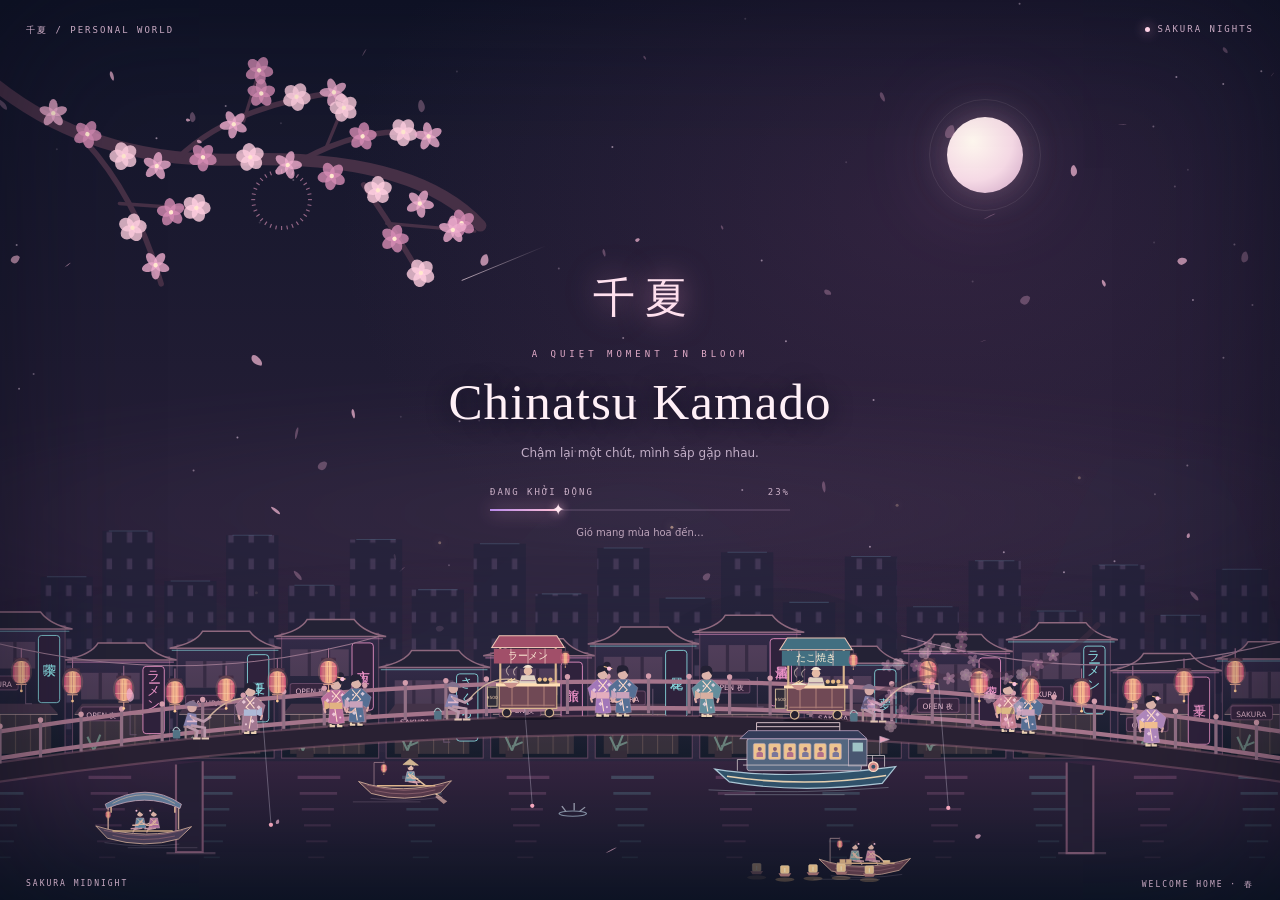
==== assets/loading/sakura-loader.html @ 62d01450 "Replace Cyber City loader with Sakura Midnight" ====
<!doctype html>
<html lang="vi">
<head>
<meta charset="utf-8">
<meta name="viewport" content="width=device-width,initial-scale=1,viewport-fit=cover">
<meta name="theme-color" content="#0d1021">
<title>Sakura Midnight</title>
<style>

*{box-sizing:border-box}body{margin:0;background:#0d0c14;color:#f8eaf2;font:14px/1.5 system-ui,sans-serif}header,main{max-width:1400px;margin:auto;padding:24px 30px}header{display:flex;justify-content:space-between;align-items:center;gap:20px}h1{font:30px Georgia,serif;margin:6px 0}header p,.note{font-size:12px;color:#ab94aa;margin:0}.eyebrow{font:10px monospace;letter-spacing:3px;color:#dc9fba}.tools{display:flex;gap:8px;flex-wrap:wrap}button{font:12px system-ui;color:#f8e3ef;border:1px solid #65495c;background:#241b2a;padding:11px 15px;border-radius:9px;cursor:pointer}button:hover,button[aria-pressed=true]{background:#493047}button:focus-visible{outline:2px solid #ffcee5;outline-offset:4px}main{padding-top:0}.viewport{position:relative;width:100%;height: min(72vh,760px);min-height:480px;overflow:hidden;border:1px solid #513849;border-radius:20px;margin:auto;transition:width .5s,height .5s;background:#0d1021}.viewport.mobile{width:min(100%,390px);height:690px}.scene{position:absolute;inset:0;overflow:hidden;background:radial-gradient(ellipse at 73% 24%,#5d355d55,transparent 45%),linear-gradient(#111529,#292039 65%,#141527);isolation:isolate}.scene:after{content:'';position:absolute;inset:0;box-shadow:inset 0 0 140px #08091888;pointer-events:none;z-index:7}canvas{position:absolute;inset:0;width:100%;height:100%;pointer-events:none}#back{z-index:1}#front{z-index:6}.moon{position:absolute;top:13%;left:74%;width:76px;aspect-ratio:1;border-radius:50%;background:radial-gradient(circle at 34% 32%,#fff8ef,#f5d9e5 55%,#cca1c2);box-shadow:0 0 35px #ffd1e444,0 0 100px #e8a1d733;animation:moon 8s ease-in-out infinite alternate}.moon:after{content:'';position:absolute;inset:-18px;border:1px solid #f3d5e316;border-radius:50%}.mist{position:absolute;width:150%;height:32%;left:-25%;bottom:5%;background:radial-gradient(ellipse,#bd8eb526,transparent 65%);filter:blur(24px);animation:mist 16s ease-in-out infinite alternate;z-index:2}.mist.two{bottom:27%;animation-delay:-8s;opacity:.6}.hills{position:absolute;bottom:12%;width:100%;height:37%;opacity:.6}.water{position:absolute;bottom:0;height:19%;width:100%;background:linear-gradient(#ad7ca411,#0b1129);border-top:1px solid #ebafd91a}.water:before{content:'';position:absolute;left:70%;top:0;width:17%;height:85%;background:repeating-linear-gradient(0deg,transparent 0 9px,#eac7db30 10px 11px,transparent 12px 18px);mask-image:radial-gradient(ellipse at top,#000,transparent 70%);animation:reflection 4s ease-in-out infinite alternate}.ripple{position:absolute;left:var(--x);bottom:var(--y);width:60px;height:13px;border:1px solid #f9bde855;border-radius:50%;animation:ripple 5s ease-out infinite;animation-delay:var(--delay)}.branch{position:absolute;left:-2%;top:2%;width:43%;height:40%;overflow:visible;z-index:3;transform-origin:0 0;animation:sway 8s ease-in-out infinite alternate}.branch.right{left:auto;right:-4%;top:38%;width:22%;height:40%;transform:scaleX(-1);animation-name:swayRight;opacity:.65}.stage{position:absolute;inset:0;z-index:5;display:flex;flex-direction:column;align-items:center;justify-content:center;padding:40px 22px;text-align:center;transition:opacity 1s,transform 1s}.seal{font:42px Georgia,serif;letter-spacing:10px;margin-left:10px;color:#ffe0ee;text-shadow:0 0 30px #f6a1c890;animation:seal 6s ease-in-out infinite alternate}.subtitle{font:9px monospace;letter-spacing:4px;color:#e1abc8;margin:23px 0 13px}.name{font:clamp(29px,4vw,52px) Georgia,serif;letter-spacing:1px;margin:0;color:#fff0f7;text-shadow:0 2px 22px #090a19}.desc{font-size:12px;color:#c1adc6;margin-top:13px}.progress{width:min(300px,80%);margin-top:37px}.labels{display:flex;justify-content:space-between;font:9px monospace;letter-spacing:2px;color:#cbb0c7}.track{height:2px;background:#e9bee522;margin-top:12px}.fill{height:100%;width:0;background:linear-gradient(90deg,#ba8bea,#ffc1d6);box-shadow:0 0 17px #efa3cf;position:relative}.fill:after{content:'✦';position:absolute;right:-6px;top:-11px;font-size:16px;color:#ffe5f0;filter:drop-shadow(0 0 5px #ffbfda)}.status{font-size:10px;margin-top:14px;color:#bda4ba;min-height:16px}.top,.bottom{position:absolute;left:26px;right:26px;display:flex;justify-content:space-between;z-index:8;font:9px monospace;letter-spacing:2px;color:#c9aac3}.top{top:24px}.bottom{bottom:23px}.dot{display:inline-block;width:5px;height:5px;border-radius:50%;background:#ffd3e7;box-shadow:0 0 12px #ffadd3;margin-right:8px}.welcome{position:absolute;inset:0;display:grid;place-content:center;text-align:center;z-index:5;opacity:0;visibility:hidden;pointer-events:none}.welcome b{font:34px Georgia,serif;color:#ffe7f4}.welcome p{color:#d8abc9;font-size:12px}.done .stage{opacity:0;transform:translateY(-14px);pointer-events:none}.done .welcome{visibility:visible;opacity:1;transition:opacity 1.3s .5s}.note{text-align:center;margin:18px 0}.tags{display:flex;justify-content:center;gap:9px;flex-wrap:wrap;margin-top:18px}.tags span{font-size:11px;border:1px solid #493448;border-radius:20px;padding:6px 12px;color:#caadc3}.viewport.mobile .branch{width:67%;top:6%}.viewport.mobile .moon{left:74%;top:18%;width:47px}.viewport.mobile .name{font-size:29px}.viewport.mobile .branch.right{width:38%;top:58%}.viewport.mobile .subtitle{font-size:8px;letter-spacing:2px}@keyframes sway{to{transform:rotate(2deg) translateY(3px)}}@keyframes swayRight{to{transform:scaleX(-1) rotate(3deg)}}@keyframes moon{to{transform:translateY(-7px);box-shadow:0 0 50px #ffd1e466,0 0 120px #e8a1d744}}@keyframes mist{to{transform:translateX(15%)}}@keyframes reflection{to{transform:scaleX(.8);opacity:.55}}@keyframes ripple{from{transform:scale(.1);opacity:0}20%{opacity:.6}to{transform:scale(2.3);opacity:0}}@keyframes seal{to{opacity:.7;transform:translateY(-4px)}}@media(max-width:600px){header{padding:20px;flex-direction:column;align-items:flex-start}main{padding:0 12px 20px}.viewport{height:650px}.branch{width:68%;top:6%}.branch.right{width:38%;top:58%}.moon{left:74%;top:18%;width:47px}.subtitle{font-size:8px;letter-spacing:2px}.top,.bottom{left:17px;right:17px;font-size:8px;letter-spacing:1px}.desc{font-size:11px}.welcome b{font-size:28px}}
.branch.right{top:57%;width:19%}.viewport.mobile .branch:not(.right){top:0;height:32%;width:62%}.viewport.mobile .branch.right{top:66%;width:31%}@media(max-width:600px){.branch:not(.right){top:0;height:32%;width:62%}.branch.right{top:66%;width:31%}}
.town{position:absolute;bottom:0;left:50%;transform:translateX(-50%);width:max(100%,760px);height:56%;z-index:2;pointer-events:none}.hills{opacity:.25}.water{height:23%}.stage{padding-bottom:130px}.welcome{padding-bottom:150px}.stage .progress{margin-top:25px}.branch.right{opacity:.45}.lantern-swing{transform-box:fill-box;transform-origin:50% 0;animation:lanternSway 4s ease-in-out infinite alternate}.lantern-swing:nth-child(3n){animation-delay:-2s}.neon-sign{animation:neonBreathe 6s ease-in-out infinite alternate}.boat-crossing{animation:crossRiver 42s linear infinite;animation-delay:-12s;will-change:transform}.boat-bob{animation:boatBob 3s ease-in-out infinite alternate}.oar{transform-box:view-box;transform-origin:51px 15px;animation:rowing 2.8s ease-in-out infinite alternate}.fishing-rod{transform-box:fill-box;transform-origin:0 100%;animation:fishing 5s ease-in-out infinite alternate}.wake{animation:wake 3s ease-in-out infinite alternate}.river-light{animation:riverLight 5s ease-in-out infinite alternate}.viewport.mobile .stage{padding-bottom:145px}.viewport.mobile .town{height:44%;width:850px}.viewport.mobile .seal{font-size:32px}.viewport.mobile .branch:not(.right){width:48%;height:24%}.viewport.mobile .moon{top:10%}.viewport.mobile .branch.right{top:63%;opacity:.35}@keyframes crossRiver{from{transform:translate(-170px,315px)}to{transform:translate(1230px,315px)}}@keyframes boatBob{to{transform:translateY(2px) rotate(.6deg)}}@keyframes rowing{from{transform:rotate(-18deg)}to{transform:rotate(24deg)}}@keyframes lanternSway{to{transform:rotate(5deg)}}@keyframes neonBreathe{to{opacity:.72}}@keyframes fishing{to{transform:rotate(-2deg)}}@keyframes wake{to{opacity:.25;transform:translateX(-10px)}}@keyframes riverLight{to{opacity:.3;transform:translateX(3px)}}@media(max-width:600px){.town{height:44%;width:850px}.stage{padding-bottom:145px}.seal{font-size:32px}.branch:not(.right){width:48%;height:24%}.moon{top:10%}}
@keyframes crossRiver{from{transform:translate(-170px,298px)}to{transform:translate(1230px,298px)}}
.vessel-bob{animation:gentleBoat 3.8s ease-in-out infinite alternate}.rowing-paddle{transform-box:view-box;transform-origin:69px 9px;animation:paddleBoat 3s ease-in-out infinite alternate}@keyframes gentleBoat{to{transform:translateY(1.1px)}}@keyframes paddleBoat{from{transform:rotate(-12deg)}to{transform:rotate(15deg)}}.bottom{bottom:10px;font-size:8px}

html,body{width:100%;height:100%;overflow:hidden;background:#0d1021}
body{margin:0}
.viewport{width:100vw;height:100vh;min-height:0;border:0;border-radius:0}
@media(max-width:600px){.viewport{height:100vh;min-height:0}}

</style>
</head>
<body>
<div class="viewport" id="viewport"><section class="scene" id="scene"><canvas id="back" aria-hidden="true"></canvas><div class="moon"></div><svg class="hills" viewBox="0 0 1200 250" preserveAspectRatio="none" aria-hidden="true"><path fill="#28273e" d="M0 170Q100 50 230 120T480 70T750 110T1000 60T1200 130V250H0Z"/><path fill="#161e30" d="M0 170Q160 110 280 190T580 150T900 180T1200 140V250H0Z"/></svg><div class="water"><i class="ripple" style="--x:23%;--y:30%;--delay:-1s"></i><i class="ripple" style="--x:62%;--y:55%;--delay:-3s"></i><i class="ripple" style="--x:85%;--y:15%;--delay:-4s"></i></div><div class="mist"></div><div class="mist two"></div><svg class="branch" id="branch" viewBox="0 0 500 280" aria-hidden="true"><g fill="none" stroke="#463046" stroke-linecap="round"><path d="M-20 0Q80 110 240 105T460 165" stroke-width="11"/><path d="M90 77Q145 130 170 218M185 104Q235 56 330 44M285 113Q355 70 414 83M354 128Q382 169 407 213" stroke-width="5"/><path d="M132 145L202 150M245 70L260 22M375 163L455 170M320 94L335 58" stroke-width="3"/></g><g id="flowers"></g></svg><canvas id="front" aria-hidden="true"></canvas><div class="top"><span>千夏 / PERSONAL WORLD</span><span><i class="dot"></i>SAKURA NIGHTS</span></div><div class="stage"><div class="seal">千夏</div><div class="subtitle">A QUIET MOMENT IN BLOOM</div><h2 class="name">Chinatsu Kamado</h2><div class="desc">Chậm lại một chút, mình sắp gặp nhau.</div><div class="progress"><div class="labels"><span>ĐANG KHỞI ĐỘNG</span><span id="pct">00%</span></div><div class="track" role="progressbar" aria-label="Tiến trình minh họa" aria-valuemin="0" aria-valuemax="100" aria-valuenow="0"><div class="fill" id="fill"></div></div><div class="status" id="status">Gió mang mùa hoa đến…</div></div></div><div class="welcome"><b>Chào mừng trở lại.</b><p>Một thế giới nhỏ đang đợi bạn ✦</p></div><div class="bottom"><span>SAKURA MIDNIGHT</span><span>WELCOME HOME · 春</span></div></section></div>
<script>
const $=id=>document.getElementById(id),scene=$('scene'),box=$('viewport');let w=0,h=0,started=performance.now(),hold=false,last=0;
const town=document.createElementNS('http://www.w3.org/2000/svg','svg');town.classList.add('town');town.setAttribute('viewBox','0 0 1200 400');town.setAttribute('preserveAspectRatio','xMidYMax meet');town.setAttribute('aria-hidden','true');
town.innerHTML=`<defs>
<linearGradient id="shop" x2="0" y2="1"><stop stop-color="#342b48"/><stop offset="1" stop-color="#151c2b"/></linearGradient>
<linearGradient id="lamp" x2="1" y2="0"><stop stop-color="#b64471"/><stop offset=".5" stop-color="#ffcb93"/><stop offset="1" stop-color="#ce5278"/></linearGradient>
<linearGradient id="river" x2="0" y2="1"><stop stop-color="#34243f"/><stop offset="1" stop-color="#101829"/></linearGradient>
<pattern id="windows" width="19" height="25" patternUnits="userSpaceOnUse"><rect width="5" height="10" x="5" y="5" fill="#b992c9" opacity=".3"/></pattern>
<pattern id="wood" width="14" height="30" patternUnits="userSpaceOnUse"><path d="M0 0V30" stroke="#dbad9033" stroke-width="2"/></pattern>
<g id="lantern"><path d="M0 0V10" stroke="#9d6c8c"/><rect x="-7" y="9" width="14" height="3" rx="1" fill="#432e46"/><ellipse cy="22" rx="10" ry="13" fill="#f49f8530"/><rect x="-8" y="12" width="16" height="21" rx="7" fill="url(#lamp)"/><path d="M-4 14V31M0 13V32M4 14V31" stroke="#a7506a" stroke-width=".7" opacity=".65"/><path d="M-7 17H7M-8 26H8" stroke="#ffdab1" opacity=".4"/><path d="M-5 34H5M0 34V39" stroke="#d49a89"/><circle cy="40" r="1.3" fill="#ffcb95"/></g>
<g id="angler"><path d="M-8-11H5M-6-11V0M3-11V0" stroke="#a4868d" stroke-width="2"/><circle cx="0" cy="-29" r="4.5" fill="#d6aba7"/><path d="M-7-31Q0-40 7-30Z" fill="#82718d"/><path d="M-4-24L-8-12L5-11L4-23Z" fill="#8581ac"/><path d="M-2-22L3-16M-5-16H5" stroke="#e0b9cc" stroke-width="1.5"/><path d="M0-12L12-10L12-2M-4-11L5-7L4-1M0-20L11-16L17-20" fill="none" stroke="#ba98aa" stroke-width="2.5" stroke-linecap="round"/><path d="M9 0h7M1 0h7" stroke="#dfc4b2" stroke-width="2"/><g class="fishing-rod"><path d="M15-19Q37-45 65-35" stroke="#cfb29d" stroke-width="1.3" fill="none"/><path d="M65-35L74 80" stroke="#d5cce3" opacity=".5" stroke-width=".65"/><ellipse cx="74" cy="81" rx="2" ry="2" fill="#ffaec4"/></g><rect x="-18" y="-8" width="7" height="8" rx="1" fill="#537486"/><path d="M-18-7Q-15-14-11-7" fill="none" stroke="#a7bac0"/></g>
</defs><g id="distant" opacity=".58"></g><g id="shops"></g>
<path d="M0 270H1200V400H0Z" fill="url(#river)"/><g id="reflections" class="river-light"></g>
<g id="bridge"><path d="M-20 274Q600 180 1220 274L1220 292Q600 198-20 292Z" fill="#292133" stroke="#bd7c9255" stroke-width="2"/><path d="M0 242Q600 148 1200 242M0 267Q600 173 1200 267" fill="none" stroke="#a5758b" stroke-width="4"/><g id="railings"></g><path d="M165 273V355H190V270M1000 271V356H1025V274" fill="#272137" stroke="#76516c" stroke-width="2"/><path d="M156 356H202M992 356H1037" stroke="#a27a9355" stroke-width="2"/></g>
<g id="bridge-people"></g>
<g class="boat-crossing"><g class="boat-bob"><g class="wake" stroke="#deb4d266" fill="none"><path d="M-35 42Q40 37 125 42M-22 47H105M-9 51H68"/></g><path d="M-10 22Q35 37 108 20L91 37Q36 48 4 35Z" fill="#3d2837" stroke="#b68d8f" stroke-width="1.5"/><path d="M6 29L91 29M18 33L80 35" stroke="#986575" stroke-width="1"/><path d="M22 21L76 22" stroke="#bc9292" stroke-width="3"/><path d="M38 23L41 7L47 3L56 9L59 25" fill="#657b90" stroke="#bca0ac" stroke-width="1"/><path d="M42 24L35 28M55 24L63 28" stroke="#b5a1ab" stroke-width="3"/><circle cx="48" cy="-3" r="5" fill="#d1aaae"/><path d="M35-5L47-14L62-4Z" fill="#b99c81" stroke="#e0c5a4" stroke-width=".8"/><g class="oar"><path d="M43 9L57 16L88 43" stroke="#dbb494" stroke-width="2" fill="none"/><path d="M82 38L97 47L93 51L80 40Z" fill="#b39489"/></g><path d="M44 7L52 14L58 13" stroke="#d1adb7" stroke-width="3" fill="none"/><path d="M90 22V-8H103" stroke="#76607a" fill="none"/><g transform="translate(103 -10) scale(.52)"><use href="#lantern"/></g></g></g><g id="hanging"></g>`;
scene.append(town);
let distant='',shops='',reflections='',rails='',hanging='';const signs=['喫茶','ラーメン','千夏','夜市','さくら','旅館','花屋','居酒屋','夢'];
for(let i=0;i<22;i++){let x=i*58-20,ht=50+(i*43%90);distant+=`<rect x="${x}" y="${190-ht}" width="49" height="${ht+55}" fill="#21223a"/><rect x="${x}" y="${190-ht}" width="49" height="${ht+55}" fill="url(#windows)"/><path d="M${x+6} ${190-ht}h37" stroke="#84c5e555"/>`}
for(let i=0;i<13;i++){let x=i*98-30,y=143+(i*29%40),accent=i%2?'#ed93c8':'#89dce1';shops+=`<g><rect x="${x}" y="${y}" width="91" height="${267-y}" fill="url(#shop)" stroke="#5d435e"/><path d="M${x-7} ${y+3}q25-5 31-16h44q9 12 30 16Z" fill="#242235" stroke="#8e687e" stroke-width="1.4"/><path d="M${x-5} ${y+5}h100" stroke="${accent}" opacity=".5"/><rect x="${x+8}" y="${y+15}" width="55" height="25" fill="#d392ad33"/><path d="M${x+26} ${y+15}v25m18-25v25" stroke="#362b43" stroke-width="3"/><rect x="${x+8}" y="226" width="70" height="37" fill="#b7807830"/><rect x="${x+8}" y="226" width="70" height="37" fill="url(#wood)"/><path d="M${x+2} 225h82l-8-9H${x+9}Z" fill="#433348"/><path d="M${x+2} 226h82" stroke="#c6a3a4" opacity=".6"/><g class="neon-sign"><rect x="${x+66}" y="${y+9}" width="20" height="63" rx="3" fill="#2f223c" stroke="${accent}" stroke-width=".8"/><text x="${x+76}" y="${y+25}" fill="${accent}" text-anchor="middle" font-size="12" font-family="serif" style="writing-mode:vertical-rl">${signs[i%signs.length]}</text></g><rect x="${x+8}" y="${y+47}" width="39" height="13" rx="2" fill="#37263f" stroke="#cb89b355"/><text x="${x+27}" y="${y+57}" fill="#e8bbcf" text-anchor="middle" font-size="7">${i%2?'OPEN 夜':'SAKURA'}</text><path d="M${x+54} ${y+45}v28h6" stroke="#64506a" fill="none"/><rect x="${x+14}" y="260" width="16" height="7" fill="#352c39"/><path d="M${x+20} 260l-6-13m6 13l6-15m-6 11l10-4" stroke="#68817b" stroke-width="2"/></g>`;for(let k=0;k<6;k++)reflections+=`<path d="M${x+15+k*2} ${285+k*15}h${40-k*5}" stroke="${accent}" stroke-width="${3-k*.3}" opacity="${.2-k*.025}"/>`}
for(let x=0;x<=1200;x+=38){let y=242-188*(x/1200)*(1-x/1200);rails+=`<path d="M${x} ${y-4}v34" stroke="#927085" stroke-width="3"/><circle cx="${x}" cy="${y-5}" r="2.5" fill="#d49dac"/>`}
hanging+='<path d="M0 160Q180 204 355 153M845 152Q1020 204 1200 158" fill="none" stroke="#96748c" stroke-width="1"/>';
for(let i=0;i<14;i++){let right=i>6,n=i%7,x=(right?870:20)+n*48,y=164+Math.sin(n/6*Math.PI)*19;hanging+=`<g transform="translate(${x} ${y})"><g class="lantern-swing"><use href="#lantern"/></g></g>`}
town.querySelector('#distant').innerHTML=distant;town.querySelector('#shops').innerHTML=shops;town.querySelector('#reflections').innerHTML=reflections;town.querySelector('#railings').innerHTML=rails;town.querySelector('#hanging').innerHTML=hanging;
// All feet and stool legs use the same quadratic curve as the bridge deck.
function deckY(x){const u=(x+20)/1240;return 274-188*u*(1-u)}
const people=town.querySelector('#bridge-people');
function svgGroup(parent,markup){const g=document.createElementNS('http://www.w3.org/2000/svg','g');g.innerHTML=markup;parent.append(g);return g}
function kimono(color,obi,bun=false){return `<ellipse cy="1" rx="8" ry="1.4" fill="#080d1c88"/><path class="foot-a" d="M-5-2v2h4" fill="none" stroke="#ead1b4" stroke-width="2"/><path class="foot-b" d="M2-2v2h4" fill="none" stroke="#ead1b4" stroke-width="2"/><path d="M-5-34L-14-26L-11-15L-6-18L-7-3Q0-1 8-3L6-18L11-15L14-26L5-34Z" fill="${color}" stroke="#e5b9cd55" stroke-width=".7"/><path d="M-4-33L4-24L-1-20M4-33L-4-23M-1-16L1-4" stroke="#ffdbc9" stroke-width="1" fill="none"/><path d="M-6-22H6V-16H-6Z" fill="${obi}"/><path d="M-6-21L-11-24V-15L-6-17" fill="${obi}"/><g fill="#ffe2ec" opacity=".75"><path d="M-4-11l2-2 2 2-2 2ZM4-29l2-2 2 2-2 2ZM-10-24l2-2 2 2-2 2Z"/><circle cx="4" cy="-8" r="1"/><circle cx="-3" cy="-28" r="1"/></g><circle cy="-39" r="5" fill="#dcb4ab"/><path d="M-5-38Q-8-48 0-47Q7-47 5-38L2-42L-4-40Z" fill="#242134"/>${bun?'<circle cx="4" cy="-47" r="3.5" fill="#282337"/><path d="M1-46l8 2" stroke="#f5c58d"/><circle cx="6" cy="-44" r="2" fill="#ffc3dc"/>':''}<path d="M-11-16l1 3M11-16l-1 3" stroke="#ddaaa8" stroke-width="2" stroke-linecap="round"/>`}
[180,425,815].forEach((x,i)=>{const g=svgGroup(people,'<use href="#angler"/>');g.setAttribute('transform',`translate(${x} ${deckY(x)})`);g.dataset.deckX=x;g.dataset.role='angler'});
[[315,'#bd729e','#e1b382'],[565,'#a277b9','#e3adbd'],[945,'#c07a8b','#ddba85']].forEach(([x,color,obi])=>{const a=svgGroup(people,kimono(color,obi,true));a.setAttribute('transform',`translate(${x} ${deckY(x)})`);a.dataset.deckX=x;const b=svgGroup(people,kimono('#566f94','#c9a2bb'));b.setAttribute('transform',`translate(${x+19} ${deckY(x+19)})`);b.dataset.deckX=x+19;svgGroup(people,`<path d="M${x+10} ${deckY(x)-14}Q${x+14} ${deckY(x)-11} ${x+18} ${deckY(x+19)-15}" stroke="#e3b6ad" stroke-width="1.6" fill="none"/>`)});
const walkers=[{from:650,to:745,speed:9,color:'#648e9c',obi:'#d8afa1'},{from:1020,to:1130,speed:8,color:'#b088bd',obi:'#f3c092'},{from:225,to:270,speed:6,color:'#a27891',obi:'#aeb9d6'}].map((p,i)=>({...p,g:svgGroup(people,kimono(p.color,p.obi,i===1)),phase:i*6}));
const fishLayer=svgGroup(town,'');fishLayer.id='fish-layer';const fishes=[{x:495,y:319,delay:0},{x:670,y:341,delay:3.6},{x:890,y:321,delay:6.3}].map(p=>({...p,g:svgGroup(fishLayer,'<path d="M-8 0Q0-7 9 0Q0 7-8 0L-14-5V5Z" fill="#cbd8e7" stroke="#f4d5da" stroke-width=".6"/><path d="M-2-3L0-7L4-3" fill="#d995b2"/><circle cx="5" cy="-1" r="1" fill="#253144"/>'),splash:svgGroup(fishLayer,'<ellipse rx="10" ry="2.5" stroke="#c3dcef" fill="none" stroke-width=".9"/><path d="M-5-2L-8-7M1-3V-10M5-2L9-6" stroke="#d9e3f1" stroke-width="1"/>')}));
// Three independent small boats and a passenger ferry, each with its own river lane.
town.querySelector('.boat-crossing').remove();
function seatedPerson(x,y,color,lean=false){return `<g transform="translate(${x} ${y})"><path d="M-5-14L-8 0H7L5-14Z" fill="${color}" stroke="#eec7d4" stroke-width=".6"/><path d="M-4-13L3-6M4-13L-3-6M-6-5H6" fill="none" stroke="#f1c7a8" stroke-width="1.3"/><circle cy="-20" r="4.2" fill="#e7bcb0"/><path d="M-4-19Q-7-27 0-26Q6-26 4-19L1-23Z" fill="#242437"/><circle cx="3" cy="-26" r="2.6" fill="#322638"/><circle cx="5" cy="-24" r="1.4" fill="#ffc7e0"/><path d="M-3 0L8 2L10 6M3 0L13 1" fill="none" stroke="#d5a3ae" stroke-width="2"/><path d="${lean?'M3-10L12-5L19 2':'M-3-10L3-4L10-4'}" fill="none" stroke="#edbcab" stroke-width="2" stroke-linecap="round"/></g>`;}
function smallHull(color){return `<path d="M-7 18Q54 39 125 17L109 34Q57 49 11 35Z" fill="${color}" stroke="#d3ae9c" stroke-width="1.3"/><path d="M5 23Q56 38 114 23M16 31Q62 41 102 30" fill="none" stroke="#ac7883" stroke-width=".8"/><path d="M19 24L102 24" stroke="#e1b88e" stroke-width="2"/><path d="M10 42Q60 48 113 40M-15 47H81" stroke="#e1c7de55" stroke-width=".8" fill="none"/>`;}
const vessels=[];
function addVessel(kind,y,dir,speed,offset,size,art){const g=svgGroup(town,'');g.classList.add('river-vessel');g.dataset.kind=kind;town.insertBefore(g,fishLayer);const scale=svgGroup(g,'');scale.setAttribute('transform',`scale(${dir*size} ${size})`);const hull=svgGroup(scale,art);hull.classList.add('vessel-bob');vessels.push({g,y,dir,speed,offset,size,kind});return g;}
addVessel('rowing',277,1,22,560,.66,`
<path d="M15 24V-9H30" stroke="#ad8a98" fill="none"/><g transform="translate(29 -12) scale(.5)"><use href="#lantern"/></g>
${seatedPerson(67,18,'#6d99af')}
<path d="M56-6L66-14L78-5Z" fill="#d1b592" stroke="#f2d3a0" stroke-width=".7"/>
<g class="rowing-paddle"><path d="M69 9L111 42" stroke="#eac8a4" stroke-width="2"/><path d="M105 37L119 46L114 50L102 40Z" fill="#ac8889"/></g>${smallHull('#573a4c')}`);
addVessel('couple',319,-1,18,1250,.68,`
<path d="M11 22V-13Q55-39 108-13V23" fill="none" stroke="#c5a195" stroke-width="2"/>
<path d="M7-13Q55-46 112-13L110-7Q56-30 9-7Z" fill="#637d9b" stroke="#dfbaca"/>
<path d="M16-14Q58-38 102-14" fill="none" stroke="#e8c6a8" stroke-width=".8"/>
<path d="M16-9V-1M104-9V-1" stroke="#f3c6a3" stroke-width="2"/>
${seatedPerson(45,20,'#b775a4')}${seatedPerson(64,20,'#628ca9')}
<path d="M51 13Q57 17 61 12" stroke="#f3c4ba" fill="none" stroke-width="1.6"/>
<g transform="translate(108 -8) scale(.42)"><use href="#lantern"/></g>${smallHull('#51445e')}`);
addVessel('wishes',350,1,16,1000,.65,`
<path d="M9 24V-12H23" stroke="#c7a5a5" fill="none"/>
<g transform="translate(23 -14) scale(.46)"><use href="#lantern"/></g>
${seatedPerson(45,20,'#739c9f')}${seatedPerson(68,20,'#c77e9f',true)}
<path d="M86 20h9v8h-9Z" fill="#ffd59c" stroke="#ffe6b5"/><path d="M84 28h13l-3 3h-8Z" fill="#b77769"/>
<g fill="#e6bd8c" stroke="#a67779" stroke-width=".6"><rect x="23" y="18" width="8" height="8"/><rect x="32" y="18" width="8" height="8"/></g>${smallHull('#694553')}`);
addVessel('passenger-ferry',260,-1,12,920,.75,`
<path d="M-22 23Q70 38 204 20L187 41Q81 54-4 39Z" fill="#31536c" stroke="#adc9d8" stroke-width="1.5"/>
<path d="M-7 32Q93 47 192 31" stroke="#ead4b4" fill="none" stroke-width="2"/>
<rect x="18" y="-15" width="143" height="40" rx="3" fill="#546780" stroke="#c9b8c8"/>
<path d="M9-15L20-25H157L168-15Z" fill="#333b58" stroke="#bba2c1"/>
<path d="M30-25V-35H134V-25M30-30H134" stroke="#d8c1c9" fill="none" stroke-width="1.2"/>
<rect x="145" y="-14" width="23" height="33" fill="#495771" stroke="#bcacbf"/>
<rect x="150" y="-10" width="13" height="11" fill="#b6e1dd" opacity=".8"/>
${Array.from({length:6},(_,i)=>`<g transform="translate(${26+i*19} -9)"><rect width="15" height="20" rx="2" fill="#efc591" stroke="#b7a5b5" stroke-width=".8"/><circle cx="8" cy="7" r="2.5" fill="#855d72"/><path d="M4 17V12Q8 8 12 12V17Z" fill="${i%2?'#7a779b':'#b2708b'}"/></g>`).join('')}
<path d="M13 18H168M6 11V25M175 6V24M6 11H18M168 6H190V20" stroke="#d2c8cd" fill="none" stroke-width="1"/>
<circle cx="176" cy="20" r="6" fill="#d98e8d" stroke="#ffe0cb" stroke-width="1.5"/><circle cx="176" cy="20" r="2.5" fill="#37526a"/>
<path d="M184 6V-18L196-14L184-10" fill="#e6a2bb" stroke="#b9a5bd" stroke-width=".8"/>
<path d="M-30 49Q80 55 195 46M-10 55H140" stroke="#c5d8e366" fill="none"/>`);
const wishLights=Array.from({length:5},(_,i)=>{const g=svgGroup(town,'<ellipse cy="10" rx="9" ry="2" fill="#ffcb8644"/><path d="M-6 4H6L4 7H-4Z" fill="#ba817f"/><rect x="-4" y="-3" width="8" height="7" rx="1" fill="#ffd49a" stroke="#ffe6b9" stroke-width=".6"/><path d="M0-1V3" stroke="#fff7d0"/>');return {g,phase:i*2.4};});
walkers[0].to=700;
const cartLayer=svgGroup(people,'');
function foodCart(x,label,color){const g=svgGroup(cartLayer,`<ellipse cy="1" rx="31" ry="2" fill="#080a1888"/><circle cx="-20" cy="-4" r="4" fill="#252130" stroke="#d3b28d" stroke-width="1.2"/><circle cx="20" cy="-4" r="4" fill="#252130" stroke="#d3b28d" stroke-width="1.2"/><path d="M-27-8V-32H27V-8Z" fill="#704955" stroke="#dab78f"/><path d="M-25-11H25M-15-29V-10M0-29V-10M15-29V-10" stroke="#ae7f78"/><path d="M-26-31V-65M26-31V-65" stroke="#dbb68f" stroke-width="2"/><path d="M-34-65L-27-76H27L34-65Z" fill="${color}" stroke="#ecc3b4"/><path d="M-32-64H32V-50H-32Z" fill="${color}"/><path d="M-16-64V-50M0-64V-50M16-64V-50" stroke="#f1c9c4" stroke-width=".7"/><text y="-54" text-anchor="middle" font-family="serif" font-size="9" fill="#fff0d7">${label}</text><circle cy="-43" r="4" fill="#e5bba6"/><path d="M-5-46Q0-52 5-46" fill="#f3e2cf"/><path d="M-6-39H6L9-29H-9Z" fill="#e0d2c2"/><path d="M-7-34H7" stroke="#9a788e"/><path d="M-30-30H30" stroke="#ffdeb4" stroke-width="3"/><ellipse cx="-16" cy="-32" rx="7" ry="2" fill="#efe1cc"/><path d="M-23-32Q-16-22-9-32" fill="#cc938d"/><path d="M-20-33L-15-36M-17-33L-12-36" stroke="#f7d7a2"/><rect x="8" y="-35" width="12" height="4" rx="1" fill="#34313c"/><g fill="#e7bb86"><circle cx="11" cy="-35" r="2"/><circle cx="16" cy="-35" r="2"/><circle cx="21" cy="-35" r="2"/></g><path class="cart-steam" d="M-18-39Q-23-44-17-48M-12-39Q-16-43-10-47" fill="none" stroke="#ffe7d6" opacity=".55" stroke-width="1"/><g transform="translate(35 -66) scale(.48)"><use href="#lantern"/></g><rect x="-38" y="-28" width="9" height="18" fill="#302d39" stroke="#bca78e"/><text x="-33.5" y="-17" text-anchor="middle" font-size="4" fill="#f7d2af">¥500</text>`);g.setAttribute('transform',`translate(${x} ${deckY(x)})`);g.dataset.deckX=x;g.dataset.role='food-cart'}
foodCart(495,'ラーメン','#a14f69');foodCart(765,'たこ焼き','#426f81');
function animateFestival(t){
vessels.forEach(v=>{if(v.kind==='passenger-ferry'){const phase=(v.offset+t*v.speed)%3400,back=phase>=1700,x=(back?3400-phase:phase)-250;v.g.setAttribute('transform',`translate(${x} ${v.y})`);v.g.firstElementChild.setAttribute('transform',`scale(${(back?-1:1)*v.size} ${v.size})`)}else{const x=((v.offset+t*v.speed)%1700)-250;v.g.setAttribute('transform',`translate(${v.dir===1?x:1200-x} ${v.y})`)}});
const release=vessels.find(v=>v.kind==='wishes');wishLights.forEach(p=>{const age=(t+p.phase)%12,birth=t-age,origin=((release.offset+birth*release.speed)%1700)-250;const x=origin+58+age*5;p.g.setAttribute('transform',`translate(${x} ${370+Math.sin(age)*1.2})`);p.g.style.opacity=String(Math.min(1,age*3,Math.max(0,(12-age)/3)))});
walkers.forEach(p=>{const span=p.to-p.from,cycle=Math.abs(span)/p.speed,phase=(t+p.phase)%(cycle*2),k=phase<cycle?phase/cycle:2-phase/cycle,x=p.from+span*k,face=(span>0?1:-1)*(phase<cycle?1:-1);p.g.setAttribute('transform',`translate(${x.toFixed(2)} ${deckY(x).toFixed(2)}) scale(${face} 1)`);const stride=Math.sin(t*5+p.phase)*1.5;p.g.querySelector('.foot-a').setAttribute('transform',`translate(${stride.toFixed(2)} 0)`);p.g.querySelector('.foot-b').setAttribute('transform',`translate(${(-stride).toFixed(2)} 0)`)});
fishes.forEach(p=>{const age=(t+p.delay)%9,active=age<1.25,k=age/1.25;p.g.style.opacity=active?'1':'0';if(active){const x=p.x+42*k,y=p.y-4*34*k*(1-k),angle=Math.atan2(-136*(1-2*k),42)*180/Math.PI;p.g.setAttribute('transform',`translate(${x.toFixed(2)} ${y.toFixed(2)}) rotate(${angle.toFixed(1)})`)}const a=age-1.25;p.splash.style.opacity=a>=0&&a<1.4?String(.7*(1-a/1.4)):'0';p.splash.setAttribute('transform',`translate(${p.x+42} ${p.y}) scale(${1+Math.max(0,a)*1.9} 1)`)});
// A bounded number of sparks; no timers or growing particle arrays.
for(let n=0;n<3;n++){let a=(t+n*2.7)%8.1,cx=w*[.22,.8,.52][n],cy=h*[.22,.26,.13][n],col=['255,169,209','146,226,240','255,213,159'][n];if(a<.65){bc.strokeStyle=`rgba(${col},.65)`;bc.beginPath();bc.moveTo(cx,cy+70*(1-a/.65));bc.lineTo(cx,cy+70*(1-a/.65)+9);bc.stroke()}else if(a<3){let q=(a-.65)/2.35,r=(w<500?35:57)*Math.pow(q,.55),alpha=(1-q)*.8;bc.strokeStyle=`rgba(${col},${alpha})`;bc.lineWidth=1.1;for(let j=0;j<32;j++){let theta=j*Math.PI/16,dx=Math.cos(theta),dy=Math.sin(theta);bc.beginPath();bc.moveTo(cx+dx*r*.87,cy+dy*r*.87+q*q*16);bc.lineTo(cx+dx*r,cy+dy*r+q*q*16);bc.stroke()}}}
}
const ns='http://www.w3.org/2000/svg',flowers=$('flowers');const points=[[72,63],[103,82],[136,102],[166,111],[208,103],[251,103],[285,110],[325,120],[367,133],[405,145],[443,163],[144,167],[165,201],[179,153],[202,149],[236,73],[261,45],[293,48],[327,44],[353,84],[390,80],[413,84],[382,177],[406,208],[435,169],[259,24],[336,58]];
points.forEach(([x,y],i)=>{let g=document.createElementNS(ns,'g');g.setAttribute('transform',`translate(${x} ${y}) rotate(${i*27})`);for(let j=0;j<5;j++){let p=document.createElementNS(ns,'ellipse');p.setAttribute('cx','0');p.setAttribute('cy','-6');p.setAttribute('rx',String(4+i%3));p.setAttribute('ry','7');p.setAttribute('transform',`rotate(${j*72})`);p.setAttribute('fill',['#edaccd','#d68cb4','#ffcee0'][i%3]);p.setAttribute('opacity','.8');g.append(p)}let c=document.createElementNS(ns,'circle');c.setAttribute('r','2');c.setAttribute('fill','#ffe8cf');g.append(c);flowers.append(g)});const twin=$('branch').cloneNode(true);twin.removeAttribute('id');twin.querySelector('#flowers').removeAttribute('id');twin.classList.add('right');scene.append(twin);
const back=$('back'),front=$('front'),bc=back.getContext('2d'),fc=front.getContext('2d');function resize(){w=box.clientWidth;h=box.clientHeight;let d=Math.min(devicePixelRatio||1,2);[back,front].forEach(c=>{c.width=Math.round(w*d);c.height=Math.round(h*d);c.getContext('2d').setTransform(d,0,0,d,0,0)})}new ResizeObserver(resize).observe(box);
const petals=Array.from({length:58},(_,i)=>({x:Math.random(),y:Math.random(),size:2+Math.random()*5,phase:Math.random()*6.28,speed:.026+Math.random()*.045,near:i%3===0}));const stars=Array.from({length:48},()=>({x:Math.random(),y:Math.random()*.66,phase:Math.random()*6.28}));
function play(){started=performance.now();scene.classList.remove('done')}function draw(now){let dt=Math.min((now-last)/1000,.04);last=now;let t=now/1000;bc.clearRect(0,0,w,h);fc.clearRect(0,0,w,h);stars.forEach(s=>{bc.globalAlpha=.15+.4*(1+Math.sin(t+s.phase))/2;bc.fillStyle='#f3d7ee';bc.beginPath();bc.arc(s.x*w,s.y*h,1,0,Math.PI*2);bc.fill()});bc.globalAlpha=1;let m=t%9;if(m<1.5){let x=w*(.85-m*.35),y=h*(.06+m*.18);const g=bc.createLinearGradient(x,y,x+85,y-35);g.addColorStop(0,'#ffe5f0aa');g.addColorStop(1,'#ffe5f000');bc.strokeStyle=g;bc.lineWidth=1;bc.beginPath();bc.moveTo(x,y);bc.lineTo(x+85,y-35);bc.stroke()}
petals.forEach(p=>{p.y+=dt*p.speed;p.x-=dt*p.speed*.32;if(p.y>1.06){p.y=-.06;p.x=Math.random()*1.2}if(p.x<-.1)p.x=1.1;let c=p.near?fc:bc;c.save();c.translate(p.x*w+Math.sin(t*.6+p.phase)*22,p.y*h);c.rotate(t*.7+p.phase);c.scale(1,Math.cos(t+p.phase)*.45+.55);c.globalAlpha=p.near?.7:.36;c.fillStyle=p.near?'#f8bad7':'#d29abc';c.beginPath();c.moveTo(-p.size,0);c.bezierCurveTo(-p.size,-p.size,p.size,-p.size,p.size,0);c.bezierCurveTo(p.size*.2,p.size,-p.size*.7,p.size,-p.size,0);c.fill();c.restore()});for(let i=0;i<12;i++){let x=(i*.083+.025)*w+Math.sin(t*.3+i)*18,y=h*(.7+.16*Math.sin(i*3))+Math.sin(t*.6+i)*10;bc.fillStyle=`rgba(255,211,173,${.2+.35*(1+Math.sin(t*1.5+i))/2})`;bc.shadowColor='#ffc7c2';bc.shadowBlur=9;bc.beginPath();bc.arc(x,y,1.5,0,7);bc.fill()}bc.shadowBlur=0;
animateFestival(t);
let raw=Math.min((now-started)/8000,1),p=Math.floor((1-Math.pow(1-raw,1.4))*100);$('fill').style.width=p+'%';$('pct').textContent=String(p).padStart(2,'0')+'%';document.querySelector('[role=progressbar]').setAttribute('aria-valuenow',p);$('status').textContent=p<35?'Gió mang mùa hoa đến…':p<75?'Thắp sáng thế giới nhỏ của bạn…':p<100?'Mọi thứ đã gần sẵn sàng…':hold?'Đã tải xong · đang giữ cảnh để ngắm ✦':'Sẵn sàng — chào bạn ✦';if(!hold&&now-started>9000)scene.classList.add('done');requestAnimationFrame(draw)}
let loaderMessageSent=false;
resize();
requestAnimationFrame(draw);
window.setTimeout(function(){
  if(loaderMessageSent) return;
  loaderMessageSent=true;
  window.parent.postMessage({type:'sakura-loader-complete'}, window.location.origin);
},10600);
</script>
</body>
</html>
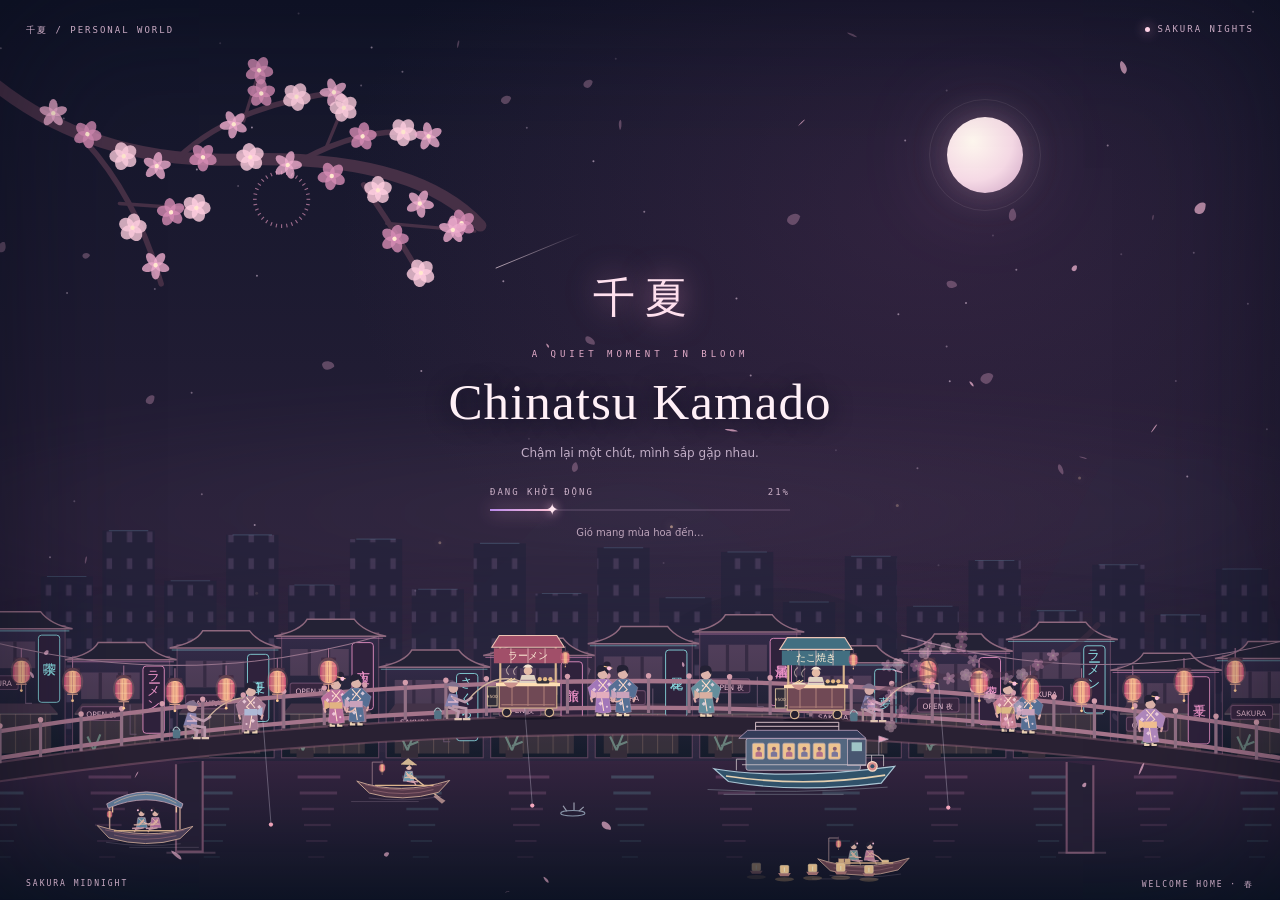
==== commit f359fb67: "Fix desktop Sakura loader side gaps" ====
--- a/assets/loading/sakura-loader.html
+++ b/assets/loading/sakura-loader.html
@@ -16,6 +16,8 @@
 html,body{width:100%;height:100%;overflow:hidden;background:#0d1021}
 body{margin:0}
 .viewport{width:100vw;height:100vh;min-height:0;border:0;border-radius:0}
+/* Match the SVG's native ratio so desktop scenes have no side letterboxing. */
+@media(min-width:601px){.town{height:auto;aspect-ratio:3 / 1}}
 @media(max-width:600px){.viewport{height:100vh;min-height:0}}
 
 </style>
